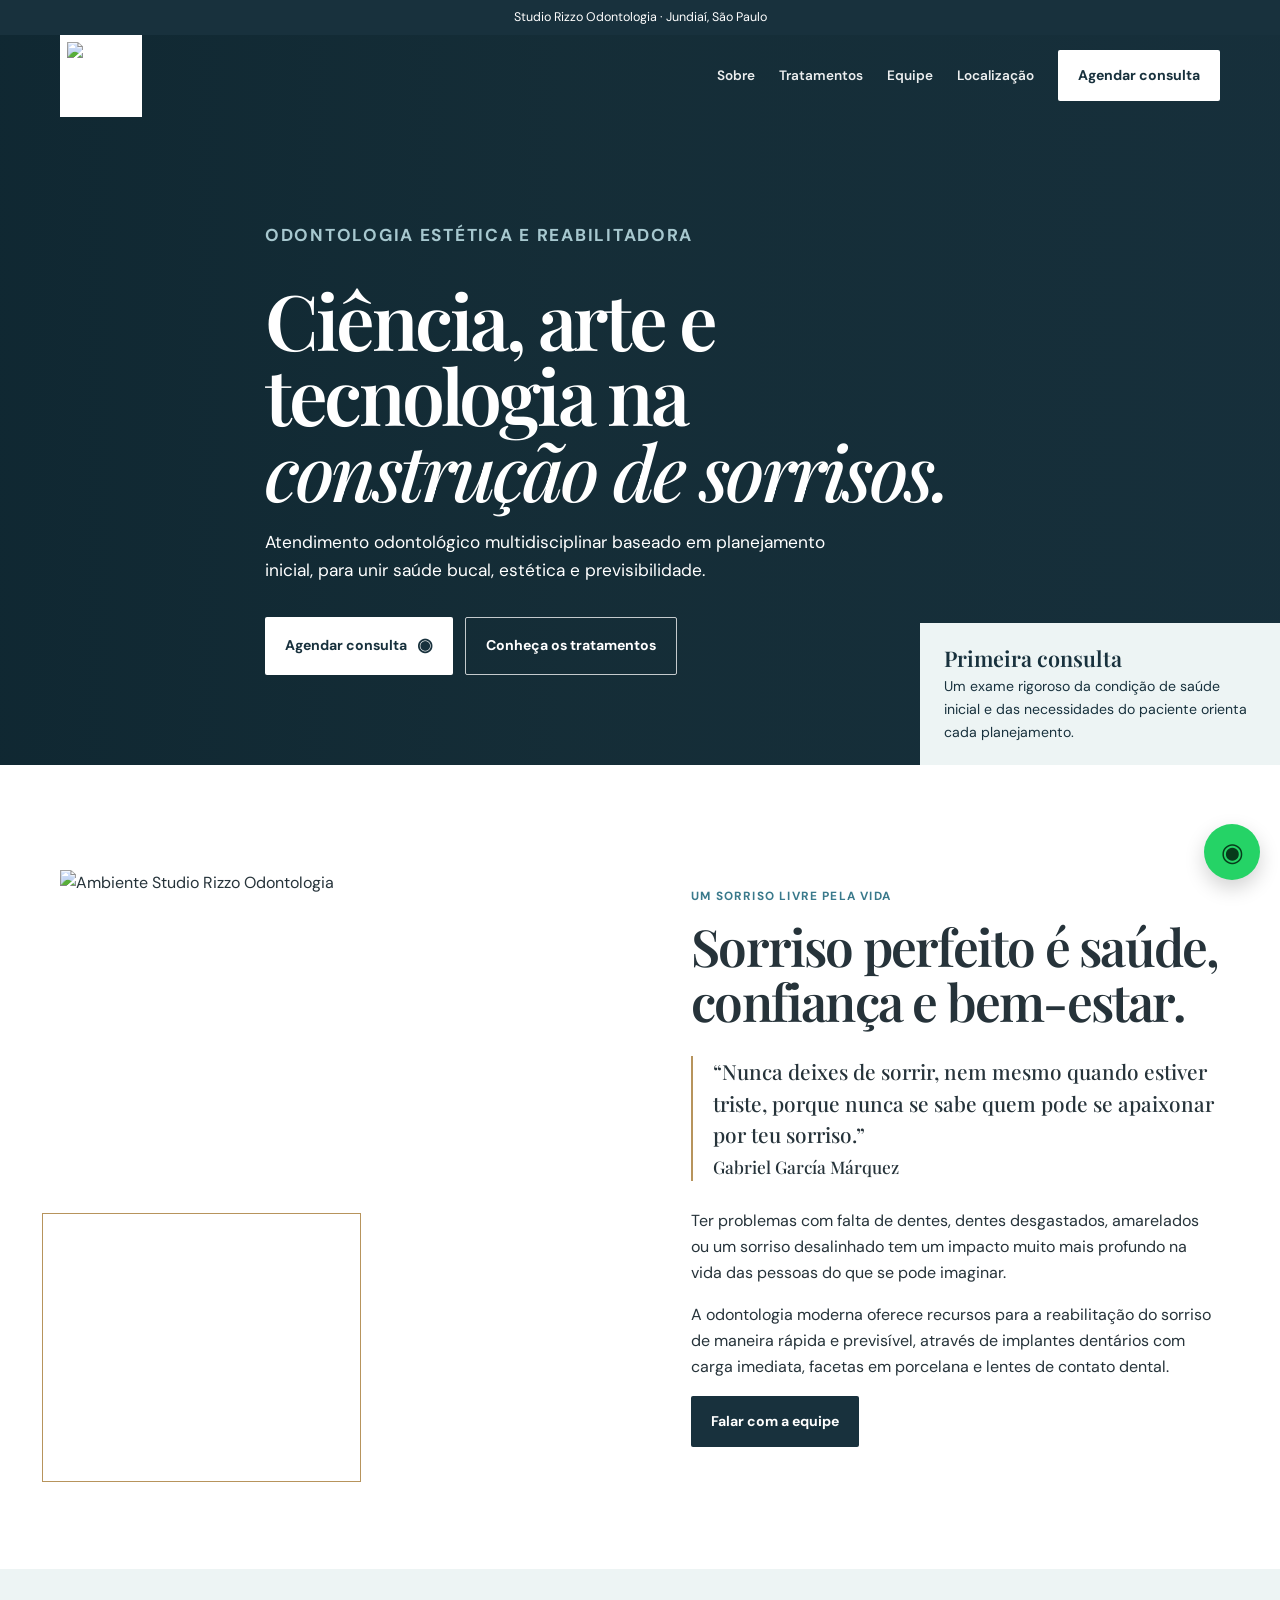
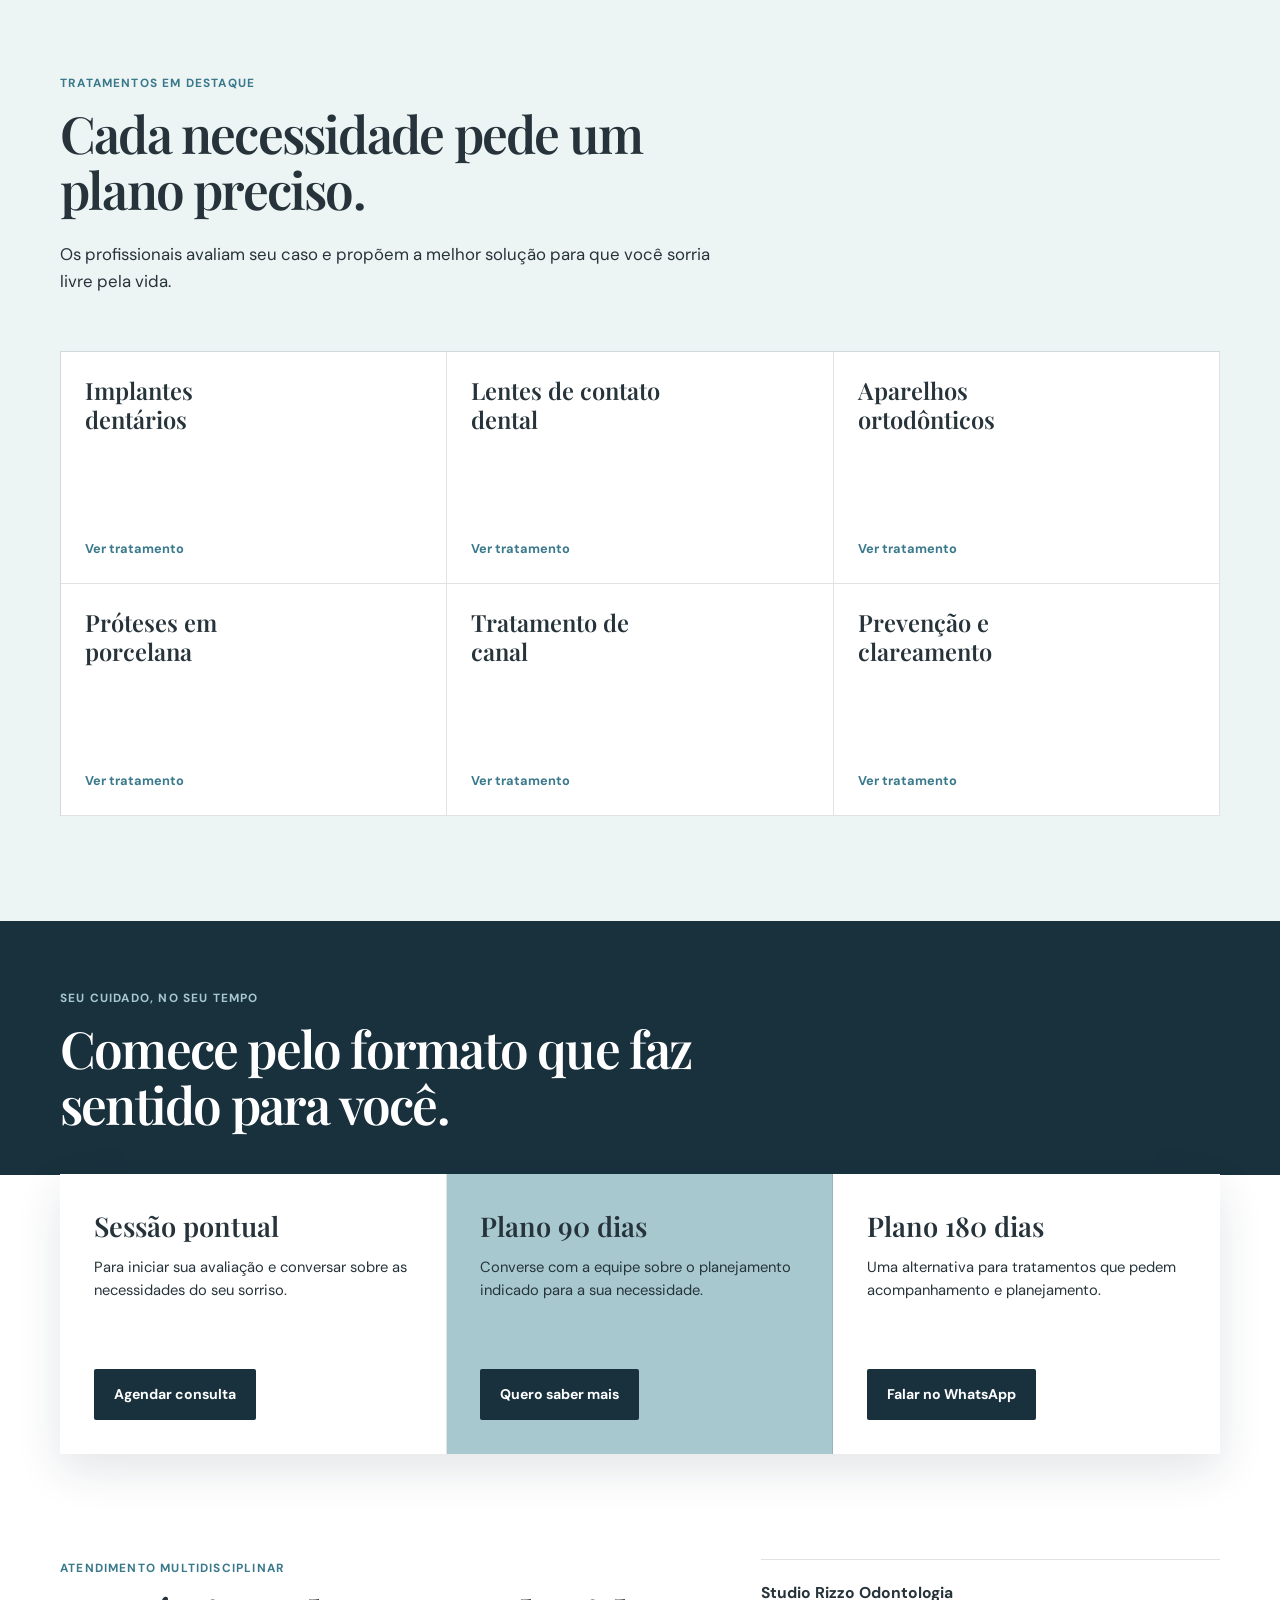
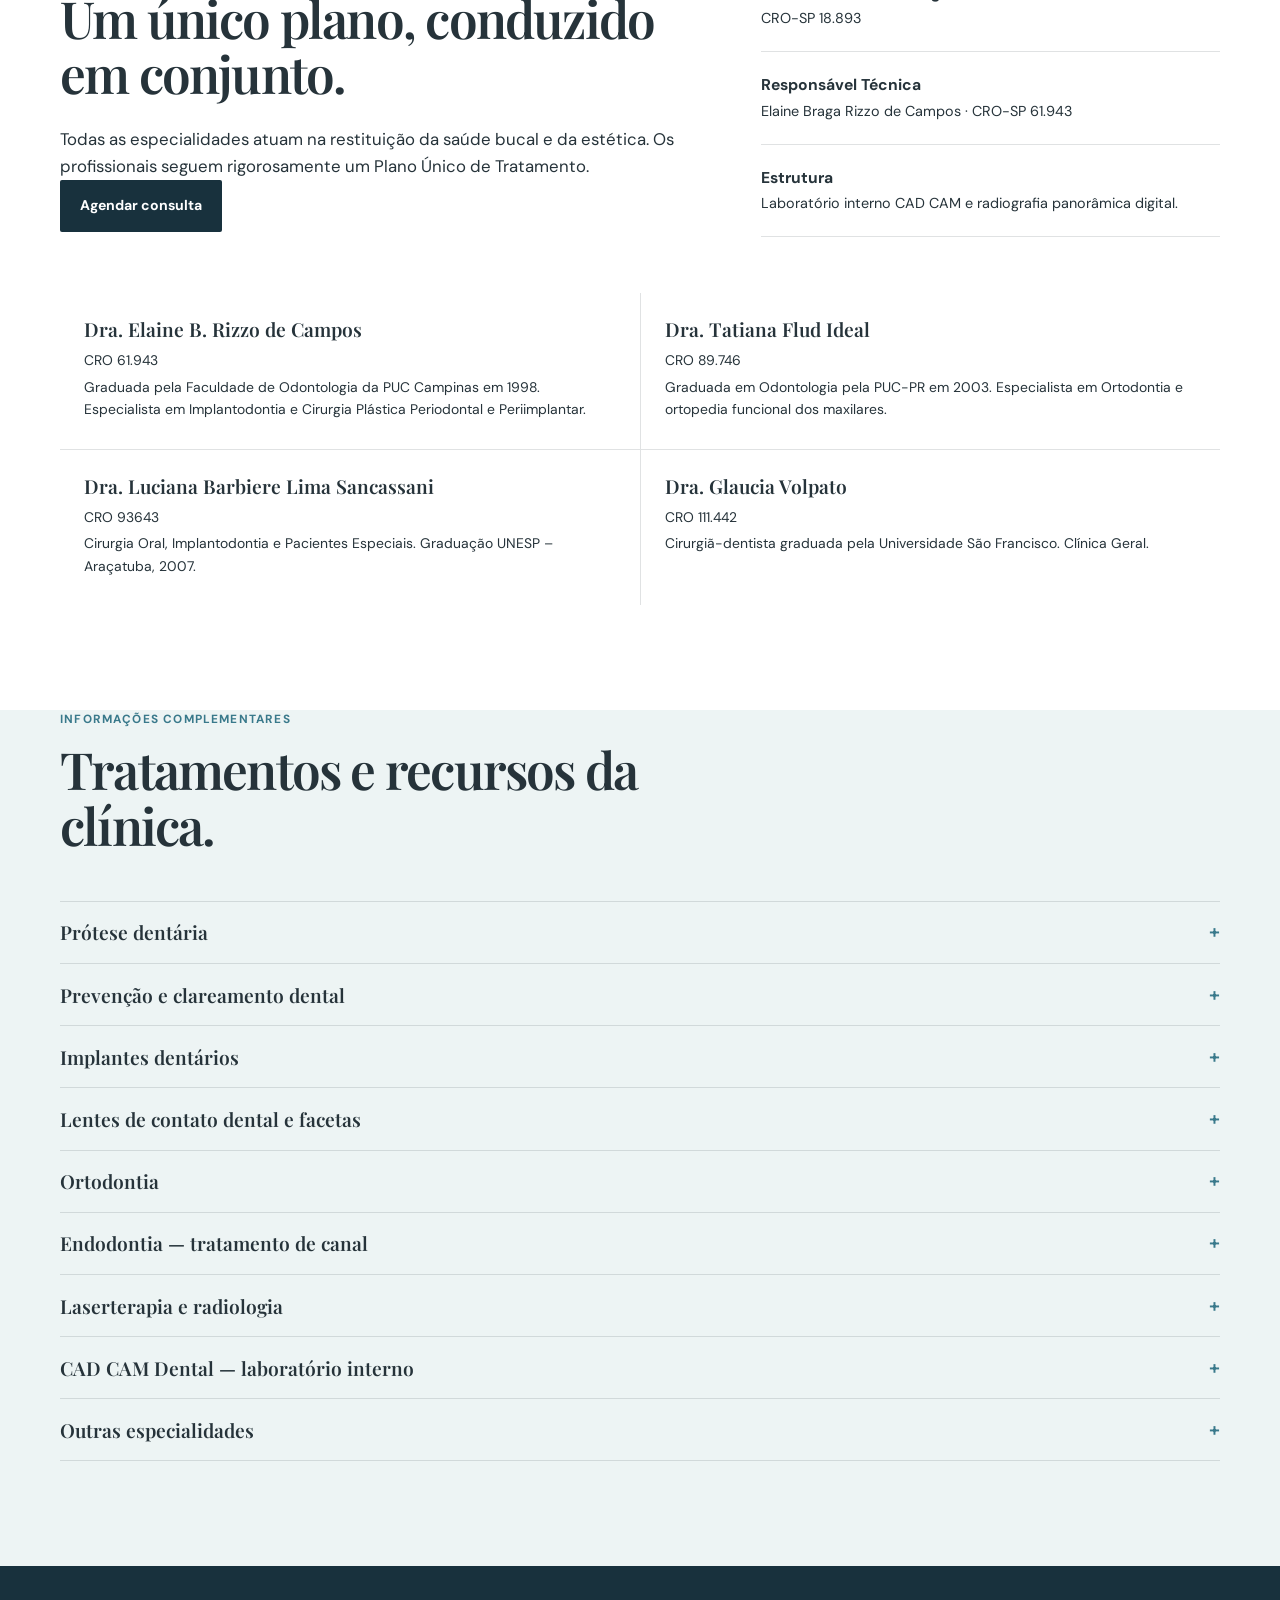
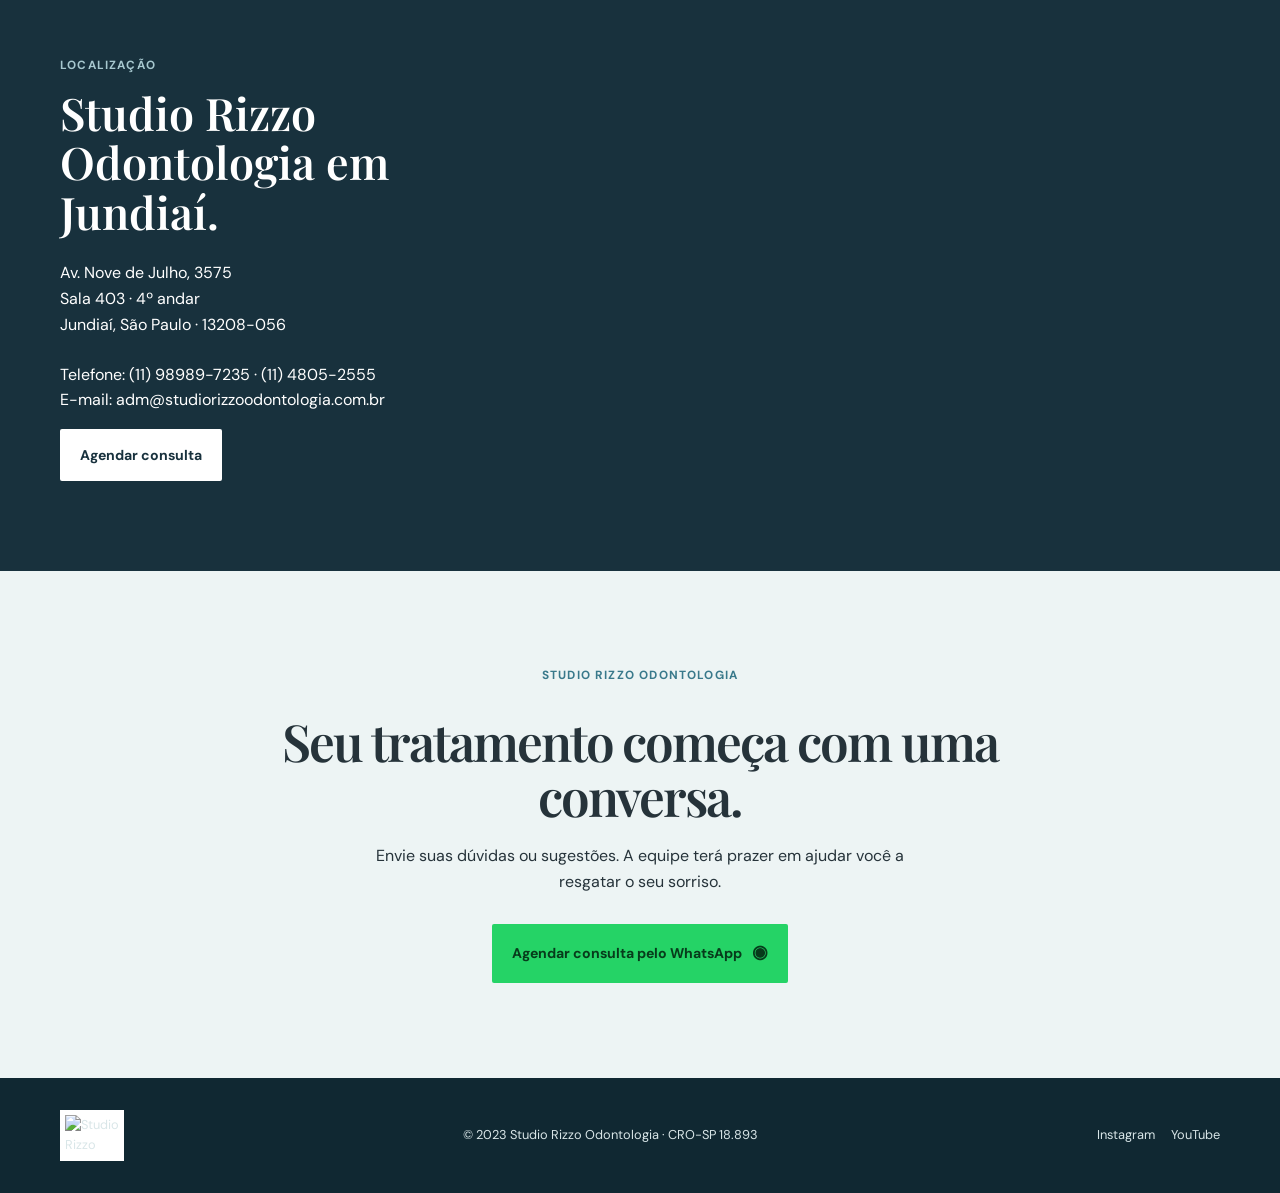
==== index2.html @ 7a8603ff "added a rizzo page for presentation" ====
<!doctype html>
<html lang="pt-BR">
<head>
  <meta charset="utf-8">
  <meta name="viewport" content="width=device-width, initial-scale=1">
  <meta name="description" content="Studio Rizzo Odontologia — ciência, arte e tecnologia na construção de sorrisos.">
  <title>Studio Rizzo Odontologia | Jundiaí</title>
  <link rel="preconnect" href="https://fonts.googleapis.com">
  <link rel="preconnect" href="https://fonts.gstatic.com" crossorigin>
  <link href="https://fonts.googleapis.com/css2?family=DM+Sans:wght@400;500;600;700&family=Playfair+Display:ital,wght@0,500;0,600;0,700;1,500&display=swap" rel="stylesheet">
  <style>
    :root{--ink:#26333a;--deep:#18313d;--teal:#39798b;--sky:#a7c8cf;--mist:#edf4f4;--white:#fff;--gold:#b7945c;--line:rgba(38,51,58,.14);--wa:#25d366;}
    *{box-sizing:border-box}html{scroll-behavior:smooth}body{margin:0;color:var(--ink);font-family:"DM Sans",sans-serif;font-size:16px;line-height:1.62;background:var(--white)}a{color:inherit;text-decoration:none}img{display:block;max-width:100%}.shell{width:min(1160px,calc(100% - 48px));margin:auto}.serif{font-family:"Playfair Display",serif}.eyebrow{font-size:.74rem;letter-spacing:.1em;text-transform:uppercase;font-weight:700;color:var(--teal);margin:0 0 .8rem}.button{display:inline-flex;align-items:center;justify-content:center;gap:.65rem;padding:.9rem 1.25rem;border-radius:2px;font-weight:700;font-size:.88rem;transition:.2s transform,.2s background;cursor:pointer}.button:hover{transform:translateY(-2px)}.button-primary{background:var(--deep);color:white}.button-primary:hover{background:var(--teal)}.button-light{background:white;color:var(--deep)}.button-whats{background:var(--wa);color:#073b1b}.whats-icon{font-size:1.15rem}.skip{position:absolute;left:-10000px}.skip:focus{left:12px;top:12px;z-index:100;background:#fff;padding:.7rem}
    .topline{background:var(--deep);color:#fff;text-align:center;font-size:.78rem;padding:.45rem 1rem}.header{height:82px;display:flex;align-items:center;justify-content:space-between;position:absolute;z-index:3;left:0;right:0;color:#fff}.brand img{width:82px;height:82px;object-fit:contain;background:#fff;padding:7px}.nav{display:flex;gap:1.5rem;align-items:center;font-size:.85rem;font-weight:600}.nav a:not(.button){opacity:.92}.nav a:not(.button):hover{color:var(--sky)}.menu{display:none;border:1px solid rgba(255,255,255,.7);color:#fff;background:transparent;padding:.45rem .7rem}
    .hero{position:relative;min-height:730px;color:#fff;display:grid;align-items:end;overflow:hidden;background:var(--deep)}.hero:before{content:"";position:absolute;inset:0;background:linear-gradient(90deg,rgba(15,39,49,.91) 0%,rgba(19,43,52,.65) 45%,rgba(15,39,49,.18) 100%),url('https://images.builderservices.io/s/cdn/v1.0/i/m?url=https%3A%2F%2Fstorage.googleapis.com%2Fproduction-hostgator-brasil-v1-0-6%2F146%2F359146%2FUTA1cfv2%2F6fc088ce9e224be5a5a776d70a6624bd&methods=resize%2C2000%2C5000') center/cover}.hero-inner{position:relative;padding:180px 0 82px;max-width:750px}.hero h1{font:600 clamp(2.75rem,6vw,5.4rem)/.98 "Playfair Display",serif;letter-spacing:-.045em;margin:0 0 1.3rem}.hero h1 em{font-weight:500}.hero p{max-width:570px;margin:0 0 2rem;font-size:1.08rem}.hero-actions{display:flex;gap:.75rem;flex-wrap:wrap}.hero-note{position:absolute;right:0;bottom:0;background:var(--mist);color:var(--deep);width:min(360px,34vw);padding:1.3rem 1.5rem;font-size:.88rem}.hero-note b{display:block;font:600 1.35rem "Playfair Display",serif;margin-bottom:.2rem}.section{padding:105px 0}.section-title{font:600 clamp(2rem,4vw,3.4rem)/1.08 "Playfair Display",serif;letter-spacing:-.035em;margin:0;max-width:700px}.intro{font-size:1.05rem;max-width:680px;margin:1.5rem 0 0}.split{display:grid;grid-template-columns:1fr 1fr;gap:clamp(36px,8vw,110px);align-items:center}.photo-frame{position:relative}.photo-frame:before{content:"";position:absolute;left:-18px;bottom:-18px;width:60%;height:45%;border:1px solid var(--gold);z-index:-1}.photo-frame img{width:100%;aspect-ratio:4/4.5;object-fit:cover}.quote{border-left:2px solid var(--gold);padding-left:1.25rem;margin:1.7rem 0;font:500 1.3rem/1.5 "Playfair Display",serif}.mist{background:var(--mist)}
    .service-grid{display:grid;grid-template-columns:repeat(3,1fr);margin-top:3.5rem;border-top:1px solid var(--line);border-left:1px solid var(--line)}.service{min-height:232px;padding:1.5rem;display:flex;flex-direction:column;justify-content:space-between;border-right:1px solid var(--line);border-bottom:1px solid var(--line);background:#fff;transition:.2s}.service:hover{background:var(--deep);color:white}.service h3{font:600 1.48rem/1.2 "Playfair Display",serif;margin:0;max-width:210px}.service .link{font-size:.8rem;font-weight:700;color:var(--teal)}.service:hover .link{color:var(--sky)}.plans{padding:0}.plan-header{padding:68px 0 43px;background:var(--deep);color:#fff}.plan-header .eyebrow{color:var(--sky)}.plan-grid{display:grid;grid-template-columns:repeat(3,1fr);background:white;box-shadow:0 16px 42px rgba(20,45,55,.12);position:relative;margin-top:-1px}.plan{padding:2.1rem;border-right:1px solid var(--line);min-height:280px;display:flex;flex-direction:column}.plan:last-child{border:0}.plan h3{font:600 1.7rem "Playfair Display",serif;margin:0 0 .75rem}.plan p{font-size:.92rem;margin:0 0 1.5rem}.plan .button{margin-top:auto;align-self:start}.plan.featured{background:var(--sky)}.trust{display:grid;grid-template-columns:1.15fr .85fr;gap:5rem;align-items:start}.credentials{border-top:1px solid var(--line)}.credential{padding:1.25rem 0;border-bottom:1px solid var(--line)}.credential b{display:block;font-size:.98rem}.credential span{font-size:.9rem}.team{display:grid;grid-template-columns:repeat(2,1fr);gap:1px;background:var(--line);margin-top:3.5rem}.person{padding:1.5rem;background:white}.person h3{font:600 1.2rem/1.25 "Playfair Display",serif;margin:0 0 .5rem}.person p{font-size:.87rem;margin:.25rem 0}.treatments{padding-top:0}.treatment-list{margin-top:3rem;border-top:1px solid var(--line)}details{border-bottom:1px solid var(--line);padding:1.1rem 0}summary{cursor:pointer;list-style:none;font:600 1.2rem "Playfair Display",serif;display:flex;justify-content:space-between;gap:1rem}summary:after{content:"+";font-family:"DM Sans";color:var(--teal)}details[open] summary:after{content:"–"}details p{max-width:900px;margin:1rem 2rem .3rem 0;font-size:.93rem}.location{display:grid;grid-template-columns:1fr 1fr;min-height:420px;background:var(--deep);color:#fff}.location-copy{padding:clamp(42px,7vw,95px) max(24px,calc((100vw - 1160px)/2));padding-right:clamp(42px,7vw,95px)}.location-copy h2{font:600 clamp(2.1rem,3.5vw,3rem)/1.1 "Playfair Display",serif;margin:.2rem 0 1.5rem}.location-copy address{font-style:normal;margin:1.5rem 0}.map{min-height:400px;border:0;width:100%;height:100%;filter:grayscale(1) contrast(.9)}.final{background:var(--mist);text-align:center;padding:95px 0}.final h2{font:600 clamp(2.2rem,4vw,4rem)/1.08 "Playfair Display",serif;max-width:800px;margin:.25rem auto 1.2rem;letter-spacing:-.04em}.final p{max-width:560px;margin:0 auto 1.8rem}.footer{background:#102832;color:#d9e6e8;padding:2rem 0}.footer-inner{display:flex;align-items:center;justify-content:space-between;gap:1.5rem;font-size:.8rem}.footer img{width:64px;background:white;padding:5px}.socials{display:flex;gap:1rem}.socials a:hover{text-decoration:underline}.floating{position:fixed;right:20px;bottom:20px;z-index:4;width:56px;height:56px;border-radius:50%;background:var(--wa);display:grid;place-items:center;color:#073b1b;font-size:1.65rem;box-shadow:0 8px 20px rgba(0,0,0,.18)}
    @media(max-width:800px){.shell{width:min(100% - 36px,600px)}.header{height:70px}.brand img{width:68px;height:68px}.nav{display:none}.nav.open{display:flex;position:absolute;top:70px;right:0;flex-direction:column;align-items:stretch;gap:0;background:var(--deep);padding:.6rem;width:220px;box-shadow:0 14px 30px rgba(0,0,0,.22)}.nav.open a{padding:.7rem}.menu{display:block}.hero{min-height:690px}.hero-inner{padding:135px 0 92px}.hero-note{width:100%;right:auto;font-size:.82rem;padding:1rem 18px}.section{padding:70px 0}.split,.trust,.location{grid-template-columns:1fr;gap:2.5rem}.photo-frame{max-width:500px}.service-grid,.plan-grid{grid-template-columns:1fr}.service{min-height:150px}.plan{min-height:0;border-right:0;border-bottom:1px solid var(--line)}.plan:last-child{border-bottom:0}.location-copy{padding:65px 18px}.map{min-height:330px}.team{grid-template-columns:1fr}.footer-inner{align-items:flex-start;flex-direction:column}.hero h1{font-size:clamp(2.6rem,12vw,4rem)}}
    @media(prefers-reduced-motion:reduce){html{scroll-behavior:auto}.button{transition:none}}
  </style>
</head>
<body>
  <a class="skip" href="#conteudo">Pular para o conteúdo</a>
  <div class="topline">Studio Rizzo Odontologia · Jundiaí, São Paulo</div>
  <header class="header shell"><a class="brand" href="#inicio" aria-label="Studio Rizzo Odontologia"><img src="https://images.builderservices.io/s/cdn/v1.0/i/m?url=https%3A%2F%2Fstorage.googleapis.com%2Fproduction-hostgator-brasil-v1-0-6%2F146%2F359146%2FUTA1cfv2%2F0c72a964fd1f428e9a11cb167eca59fd&methods=resize%2C500%2C5000" alt="Studio Rizzo Odontologia"></a><nav class="nav" aria-label="Principal"><a href="#sobre">Sobre</a><a href="#servicos">Tratamentos</a><a href="#equipe">Equipe</a><a href="#localizacao">Localização</a><a class="button button-light" href="https://wa.me/5511989897235" target="_blank" rel="noopener">Agendar consulta</a></nav><button class="menu" aria-label="Abrir navegação" onclick="document.querySelector('.nav').classList.toggle('open')">Menu</button></header>
  <main id="conteudo"><section class="hero" id="inicio"><div class="shell hero-inner"><p class="eyebrow" style="color:var(--sky)">Odontologia estética e reabilitadora</p><h1>Ciência, arte e tecnologia na <em>construção de sorrisos.</em></h1><p>Atendimento odontológico multidisciplinar baseado em planejamento inicial, para unir saúde bucal, estética e previsibilidade.</p><div class="hero-actions"><a class="button button-light" href="https://wa.me/5511989897235" target="_blank" rel="noopener">Agendar consulta <span class="whats-icon">◉</span></a><a class="button" style="border:1px solid rgba(255,255,255,.75)" href="#servicos">Conheça os tratamentos</a></div></div><aside class="hero-note"><b>Primeira consulta</b>Um exame rigoroso da condição de saúde inicial e das necessidades do paciente orienta cada planejamento.</aside></section>
  <section class="section" id="sobre"><div class="shell split"><div class="photo-frame"><img src="https://images.builderservices.io/s/cdn/v1.0/i/m?url=https%3A%2F%2Fstorage.googleapis.com%2Fproduction-hostgator-brasil-v1-0-6%2F146%2F359146%2FUTA1cfv2%2F765f56923e8443c4bb5b1349e984e687&methods=resize%2C1000%2C5000" alt="Ambiente Studio Rizzo Odontologia"></div><div><p class="eyebrow">Um sorriso livre pela vida</p><h2 class="section-title">Sorriso perfeito é saúde, confiança e bem-estar.</h2><blockquote class="quote">“Nunca deixes de sorrir, nem mesmo quando estiver triste, porque nunca se sabe quem pode se apaixonar por teu sorriso.”<br><small>Gabriel García Márquez</small></blockquote><p>Ter problemas com falta de dentes, dentes desgastados, amarelados ou um sorriso desalinhado tem um impacto muito mais profundo na vida das pessoas do que se pode imaginar.</p><p>A odontologia moderna oferece recursos para a reabilitação do sorriso de maneira rápida e previsível, através de implantes dentários com carga imediata, facetas em porcelana e lentes de contato dental.</p><a class="button button-primary" href="https://wa.me/5511989897235" target="_blank" rel="noopener">Falar com a equipe</a></div></div></section>
  <section class="section mist" id="servicos"><div class="shell"><p class="eyebrow">Tratamentos em destaque</p><h2 class="section-title">Cada necessidade pede um plano preciso.</h2><p class="intro">Os profissionais avaliam seu caso e propõem a melhor solução para que você sorria livre pela vida.</p><div class="service-grid"><a class="service" href="#implantes"><h3>Implantes dentários</h3><span class="link">Ver tratamento</span></a><a class="service" href="#lentes"><h3>Lentes de contato dental</h3><span class="link">Ver tratamento</span></a><a class="service" href="#ortodontia"><h3>Aparelhos ortodônticos</h3><span class="link">Ver tratamento</span></a><a class="service" href="#protese"><h3>Próteses em porcelana</h3><span class="link">Ver tratamento</span></a><a class="service" href="#canal"><h3>Tratamento de canal</h3><span class="link">Ver tratamento</span></a><a class="service" href="#prevencao"><h3>Prevenção e clareamento</h3><span class="link">Ver tratamento</span></a></div></div></section>
  <section class="plans"><div class="plan-header"><div class="shell"><p class="eyebrow">Seu cuidado, no seu tempo</p><h2 class="section-title">Comece pelo formato que faz sentido para você.</h2></div></div><div class="shell plan-grid"><article class="plan"><h3>Sessão pontual</h3><p>Para iniciar sua avaliação e conversar sobre as necessidades do seu sorriso.</p><a class="button button-primary" href="https://wa.me/5511989897235" target="_blank" rel="noopener">Agendar consulta</a></article><article class="plan featured"><h3>Plano 90 dias</h3><p>Converse com a equipe sobre o planejamento indicado para a sua necessidade.</p><a class="button button-primary" href="https://wa.me/5511989897235" target="_blank" rel="noopener">Quero saber mais</a></article><article class="plan"><h3>Plano 180 dias</h3><p>Uma alternativa para tratamentos que pedem acompanhamento e planejamento.</p><a class="button button-primary" href="https://wa.me/5511989897235" target="_blank" rel="noopener">Falar no WhatsApp</a></article></div></section>
  <section class="section" id="equipe"><div class="shell"><div class="trust"><div><p class="eyebrow">Atendimento multidisciplinar</p><h2 class="section-title">Um único plano, conduzido em conjunto.</h2><p class="intro">Todas as especialidades atuam na restituição da saúde bucal e da estética. Os profissionais seguem rigorosamente um Plano Único de Tratamento.</p><a class="button button-primary" href="https://wa.me/5511989897235" target="_blank" rel="noopener">Agendar consulta</a></div><div class="credentials"><div class="credential"><b>Studio Rizzo Odontologia</b><span>CRO-SP 18.893</span></div><div class="credential"><b>Responsável Técnica</b><span>Elaine Braga Rizzo de Campos · CRO-SP 61.943</span></div><div class="credential"><b>Estrutura</b><span>Laboratório interno CAD CAM e radiografia panorâmica digital.</span></div></div></div><div class="team"><article class="person"><h3>Dra. Elaine B. Rizzo de Campos</h3><p>CRO 61.943</p><p>Graduada pela Faculdade de Odontologia da PUC Campinas em 1998. Especialista em Implantodontia e Cirurgia Plástica Periodontal e Periimplantar.</p></article><article class="person"><h3>Dra. Tatiana Flud Ideal</h3><p>CRO 89.746</p><p>Graduada em Odontologia pela PUC-PR em 2003. Especialista em Ortodontia e ortopedia funcional dos maxilares.</p></article><article class="person"><h3>Dra. Luciana Barbiere Lima Sancassani</h3><p>CRO 93643</p><p>Cirurgia Oral, Implantodontia e Pacientes Especiais. Graduação UNESP – Araçatuba, 2007.</p></article><article class="person"><h3>Dra. Glaucia Volpato</h3><p>CRO 111.442</p><p>Cirurgiã-dentista graduada pela Universidade São Francisco. Clínica Geral.</p></article></div></div></section>
  <section class="section mist treatments"><div class="shell"><p class="eyebrow">Informações complementares</p><h2 class="section-title">Tratamentos e recursos da clínica.</h2><div class="treatment-list"><details id="protese"><summary>Prótese dentária</summary><p>A prótese dentária envolve procedimentos interdisciplinares para reestabelecer a função mastigatória, fonética e a estética do sorriso. Pacientes de todas as idades são tratados com problemas como perda dental, fraturas por trauma e desgastes causados pelo bruxismo e envelhecimento.</p></details><details id="prevencao"><summary>Prevenção e clareamento dental</summary><p>O objetivo dos exames e procedimentos preventivos, como a profilaxia, é ter saúde sempre. Consultas semestrais permitem realizar a profilaxia dental e um check-up odontológico completo. O clareamento realizado na clínica é o clareamento a laser.</p></details><details id="implantes"><summary>Implantes dentários</summary><p>São dispositivos de titânio instalados nas arcadas para devolver dentes perdidos. Graças à evolução da técnica, a cirurgia é conservadora e pode ser feita com carga imediata, quando a instalação do dente pode ocorrer na mesma sessão.</p></details><details id="lentes"><summary>Lentes de contato dental e facetas</summary><p>Facetas de porcelana são lâminas de alta resistência instaladas na superfície dos dentes para melhorar a estética do sorriso. Quando extremamente finas, são conhecidas como lentes de contato dental.</p></details><details id="ortodontia"><summary>Ortodontia</summary><p>A ortodontia corrige problemas de arcada por meio de aparelhos ortodônticos e ortopédicos. Também pode preparar as arcadas para reabilitação protética com implantes ou facetas em porcelana.</p></details><details id="canal"><summary>Endodontia — tratamento de canal</summary><p>Com a evolução de técnicas e materiais, o tratamento de canal é realizado de forma rápida e segura. Com isolamento do dente, em uma ou duas sessões, o tratamento é finalizado minimizando infecções e a necessidade de várias visitas.</p></details><details><summary>Laserterapia e radiologia</summary><p>O laser vermelho e infravermelho de baixa intensidade é utilizado nos pós-operatórios das cirurgias bucais, em protocolos preventivos de mucosite, parestesias, aftas, dor da disfunção têmporo-mandibular e bruxismo. A clínica realiza exames radiográficos digitais, incluindo panorâmica, análise carpal, seios maxilares, ATM, cefalometrias e bite wing.</p></details><details><summary>CAD CAM Dental — laboratório interno</summary><p>O laboratório CAD CAM permite confeccionar coroas e facetas em porcelana, próteses fixas, próteses sobre implantes e provisórios de forma rápida, segura e sem distorções. Após o escaneamento bucal, um software auxilia o projeto, que é aprovado pelo profissional e enviado para uma fresadora. A tecnologia não dispensa o conhecimento do especialista, que ajusta o projeto às necessidades estéticas e funcionais do paciente.</p></details><details><summary>Outras especialidades</summary><p>Clínica geral, cirurgias, restaurações estéticas e facetas em resina, reabilitação oral e central de esterilização.</p></details></div></div></section>
  <section class="location" id="localizacao"><div class="location-copy"><p class="eyebrow" style="color:var(--sky)">Localização</p><h2>Studio Rizzo Odontologia em Jundiaí.</h2><address>Av. Nove de Julho, 3575<br>Sala 403 · 4º andar<br>Jundiaí, São Paulo · 13208-056</address><p>Telefone: <a href="tel:+5511989897235">(11) 98989-7235</a> · <a href="tel:+551148052555">(11) 4805-2555</a><br>E-mail: <a href="mailto:adm@studiorizzoodontologia.com.br">adm@studiorizzoodontologia.com.br</a></p><a class="button button-light" href="https://wa.me/5511989897235" target="_blank" rel="noopener">Agendar consulta</a></div><iframe class="map" title="Mapa Studio Rizzo Odontologia" loading="lazy" src="https://www.google.com/maps?q=Av%20Nove%20de%20Julho%203575%2C%20Jundia%C3%AD&output=embed"></iframe></section>
  <section class="final"><div class="shell"><p class="eyebrow">Studio Rizzo Odontologia</p><h2>Seu tratamento começa com uma conversa.</h2><p>Envie suas dúvidas ou sugestões. A equipe terá prazer em ajudar você a resgatar o seu sorriso.</p><a class="button button-whats" href="https://wa.me/5511989897235" target="_blank" rel="noopener">Agendar consulta pelo WhatsApp <span class="whats-icon">◉</span></a></div></section></main>
  <footer class="footer"><div class="shell footer-inner"><img src="https://images.builderservices.io/s/cdn/v1.0/i/m?url=https%3A%2F%2Fstorage.googleapis.com%2Fproduction-hostgator-brasil-v1-0-6%2F146%2F359146%2FUTA1cfv2%2F0c72a964fd1f428e9a11cb167eca59fd&methods=resize%2C500%2C5000" alt="Studio Rizzo"><span>© 2023 Studio Rizzo Odontologia · CRO-SP 18.893</span><nav class="socials" aria-label="Redes sociais"><a href="https://www.instagram.com/draelainecampos" target="_blank" rel="noopener">Instagram</a><a href="https://www.youtube.com/channel/UCHQljJKdu1Nj0rZqv-0VfYA" target="_blank" rel="noopener">YouTube</a></nav></div></footer>
  <a class="floating" href="https://wa.me/5511989897235" target="_blank" rel="noopener" aria-label="Falar no WhatsApp">◉</a>
</body>
</html>
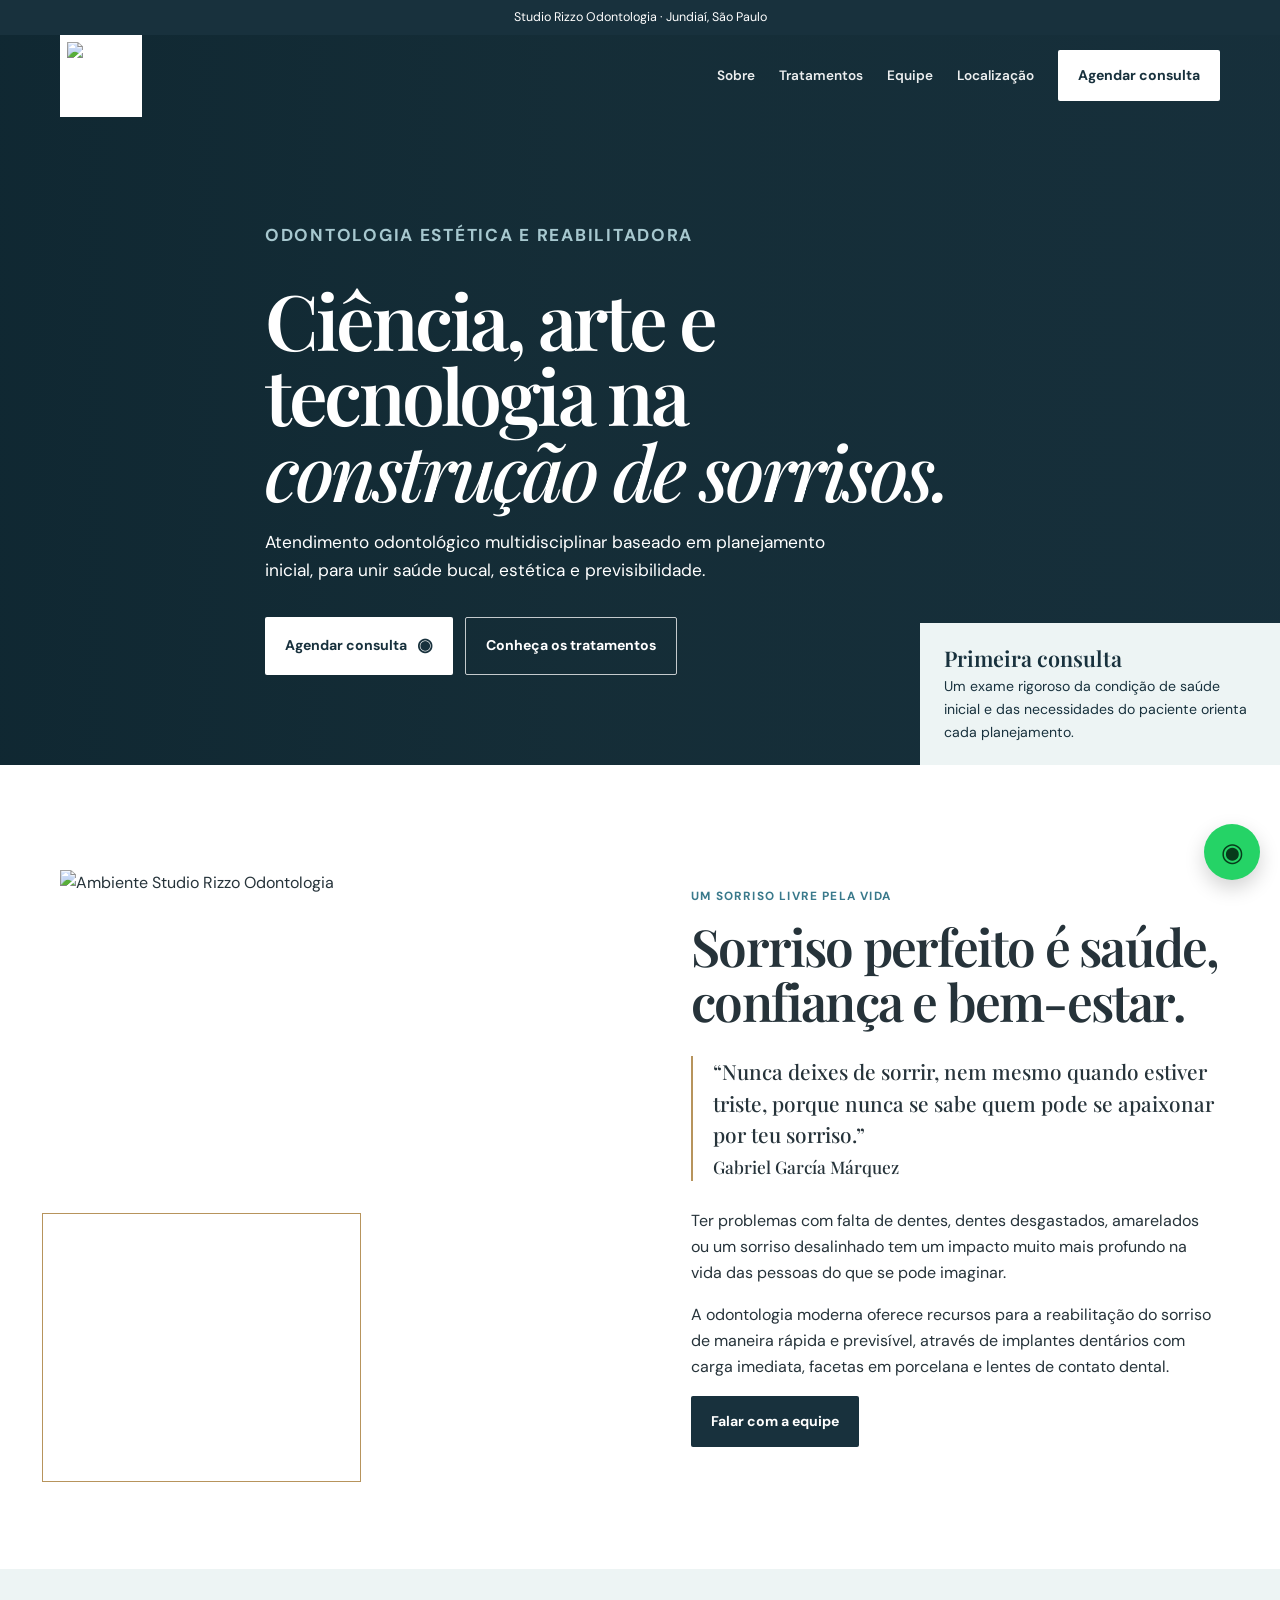
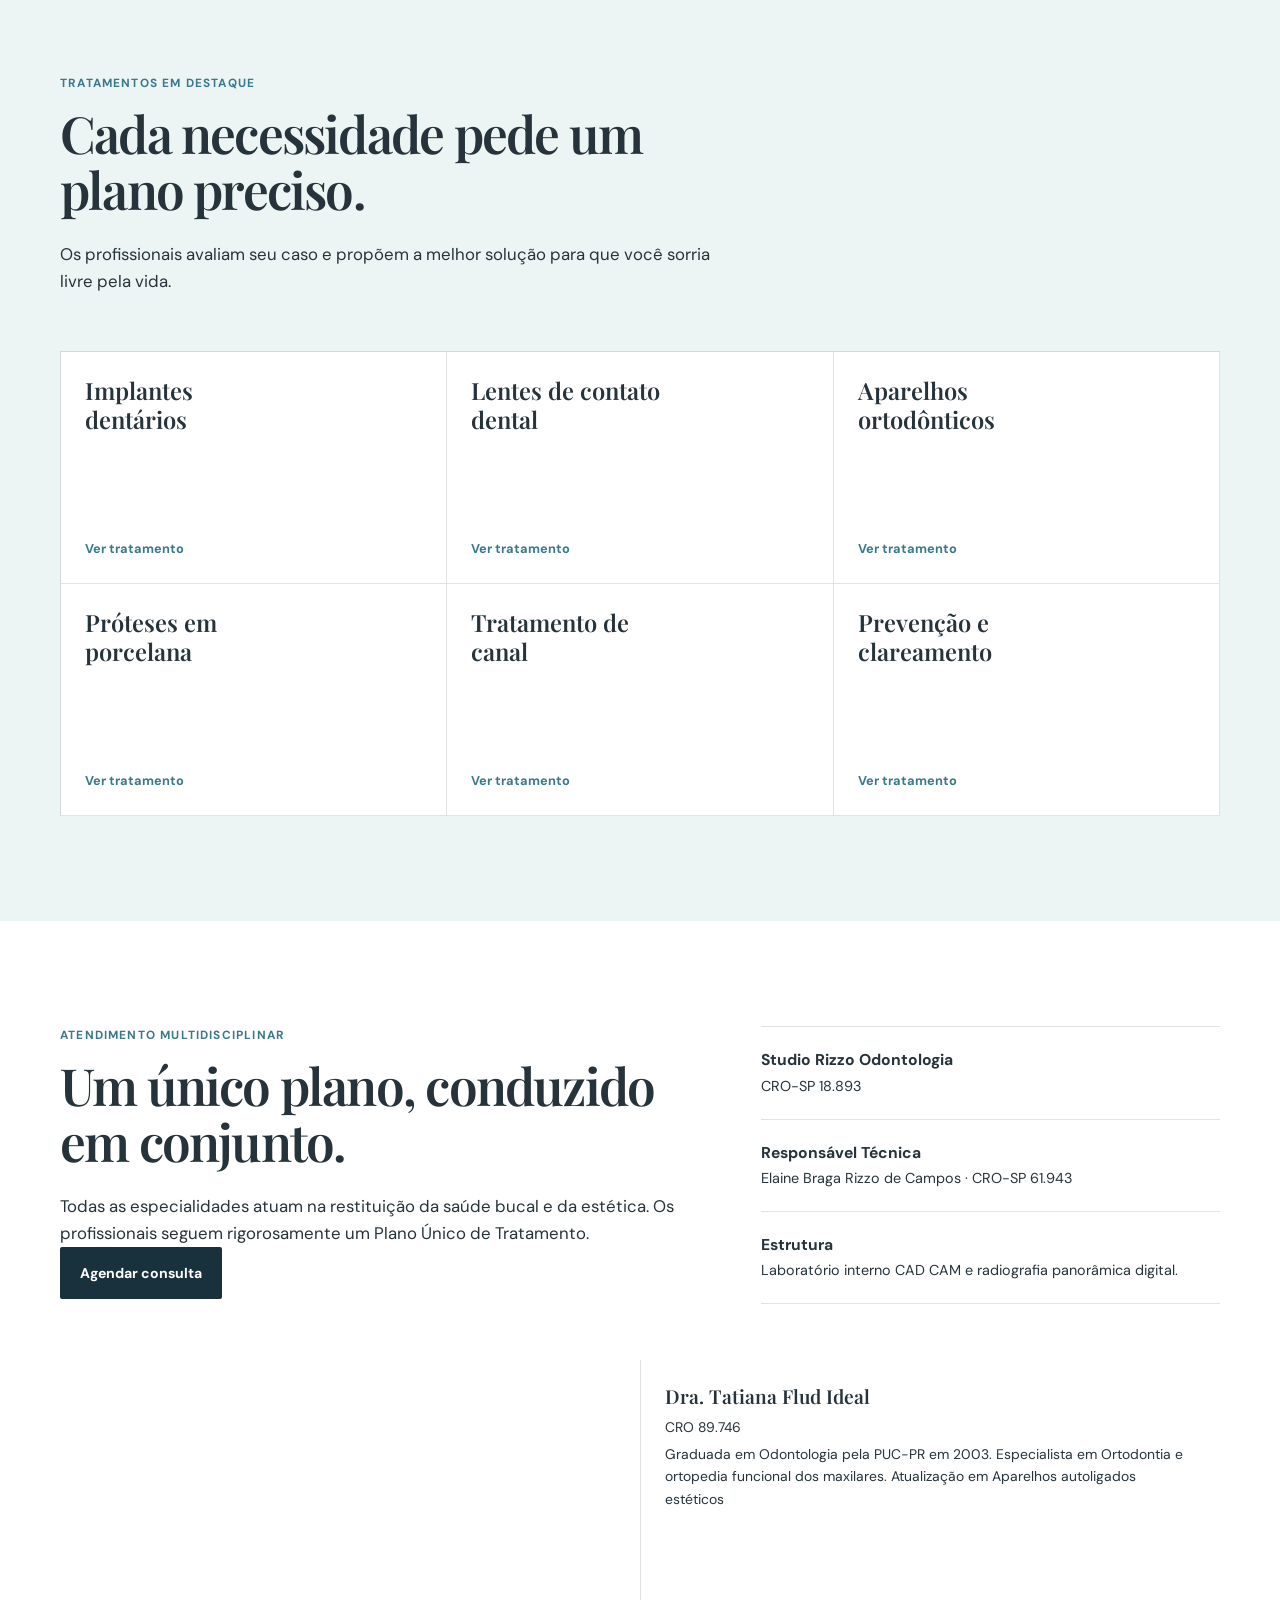
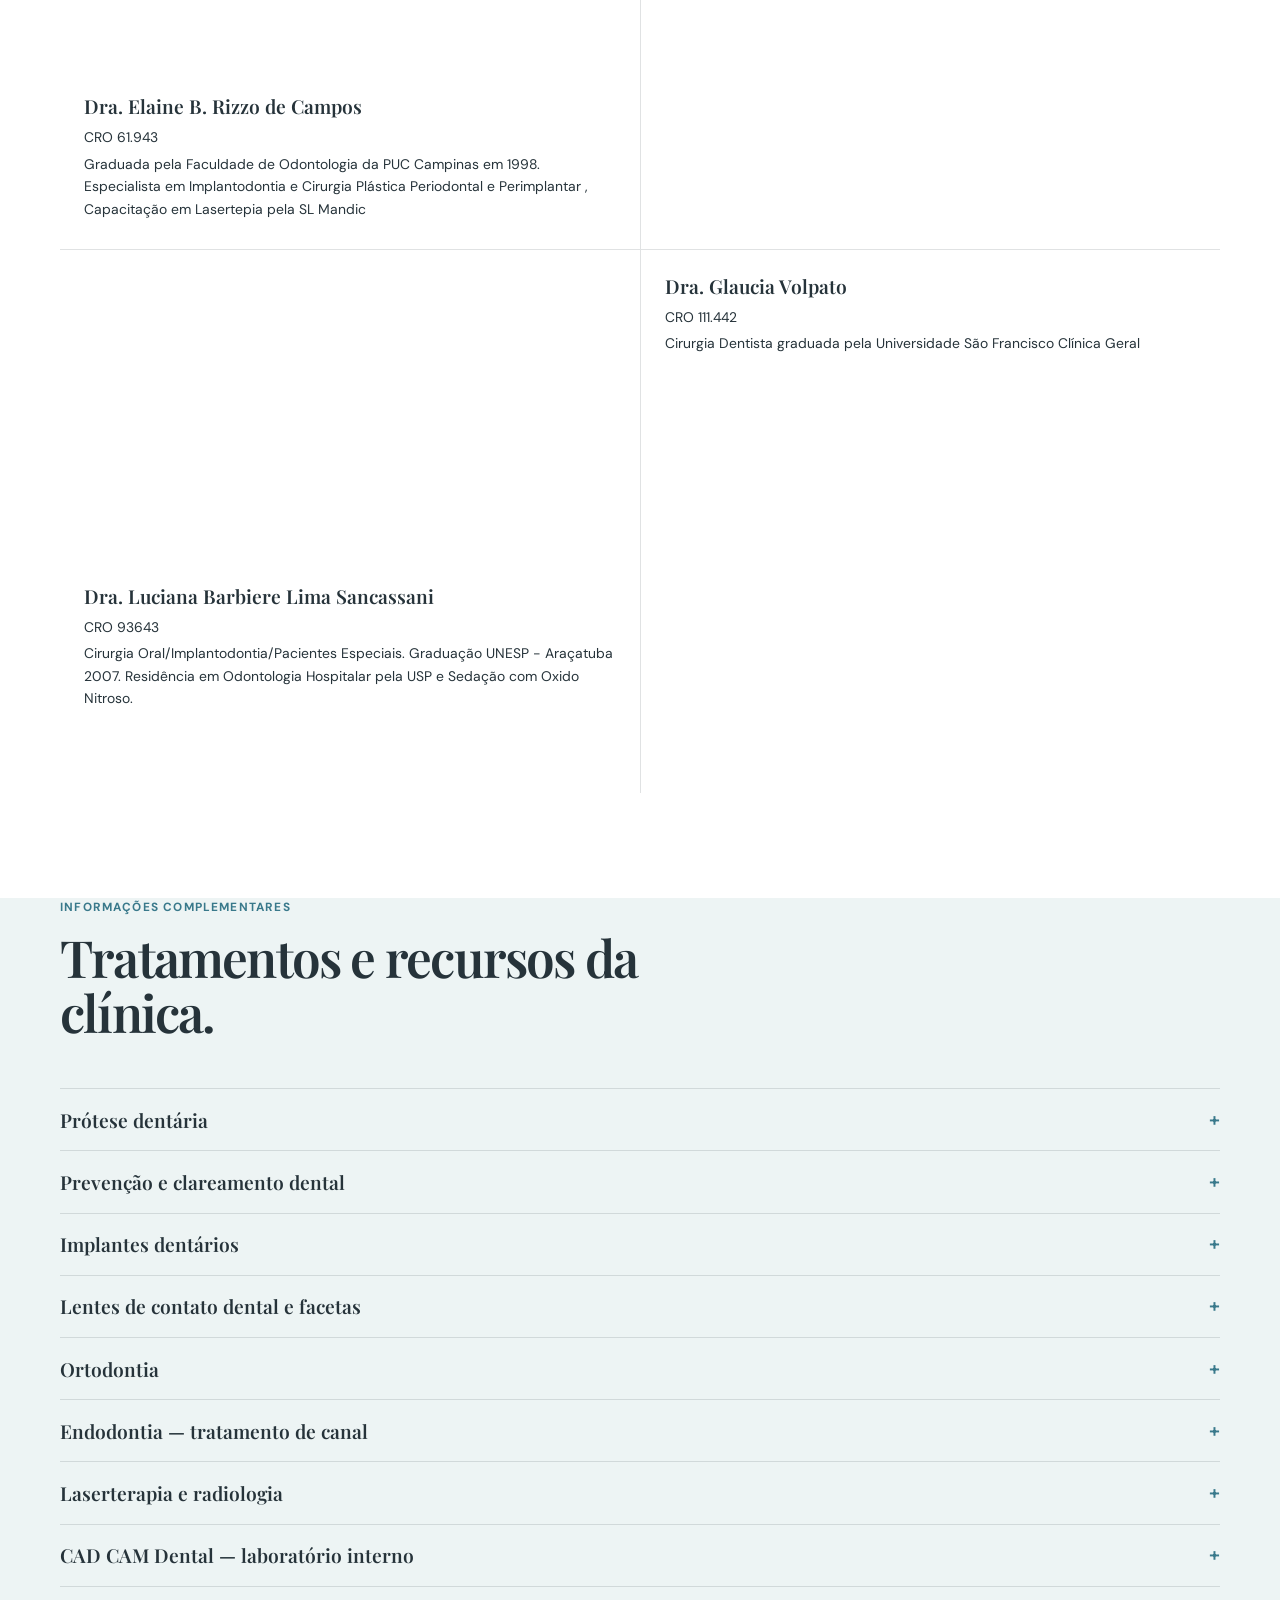
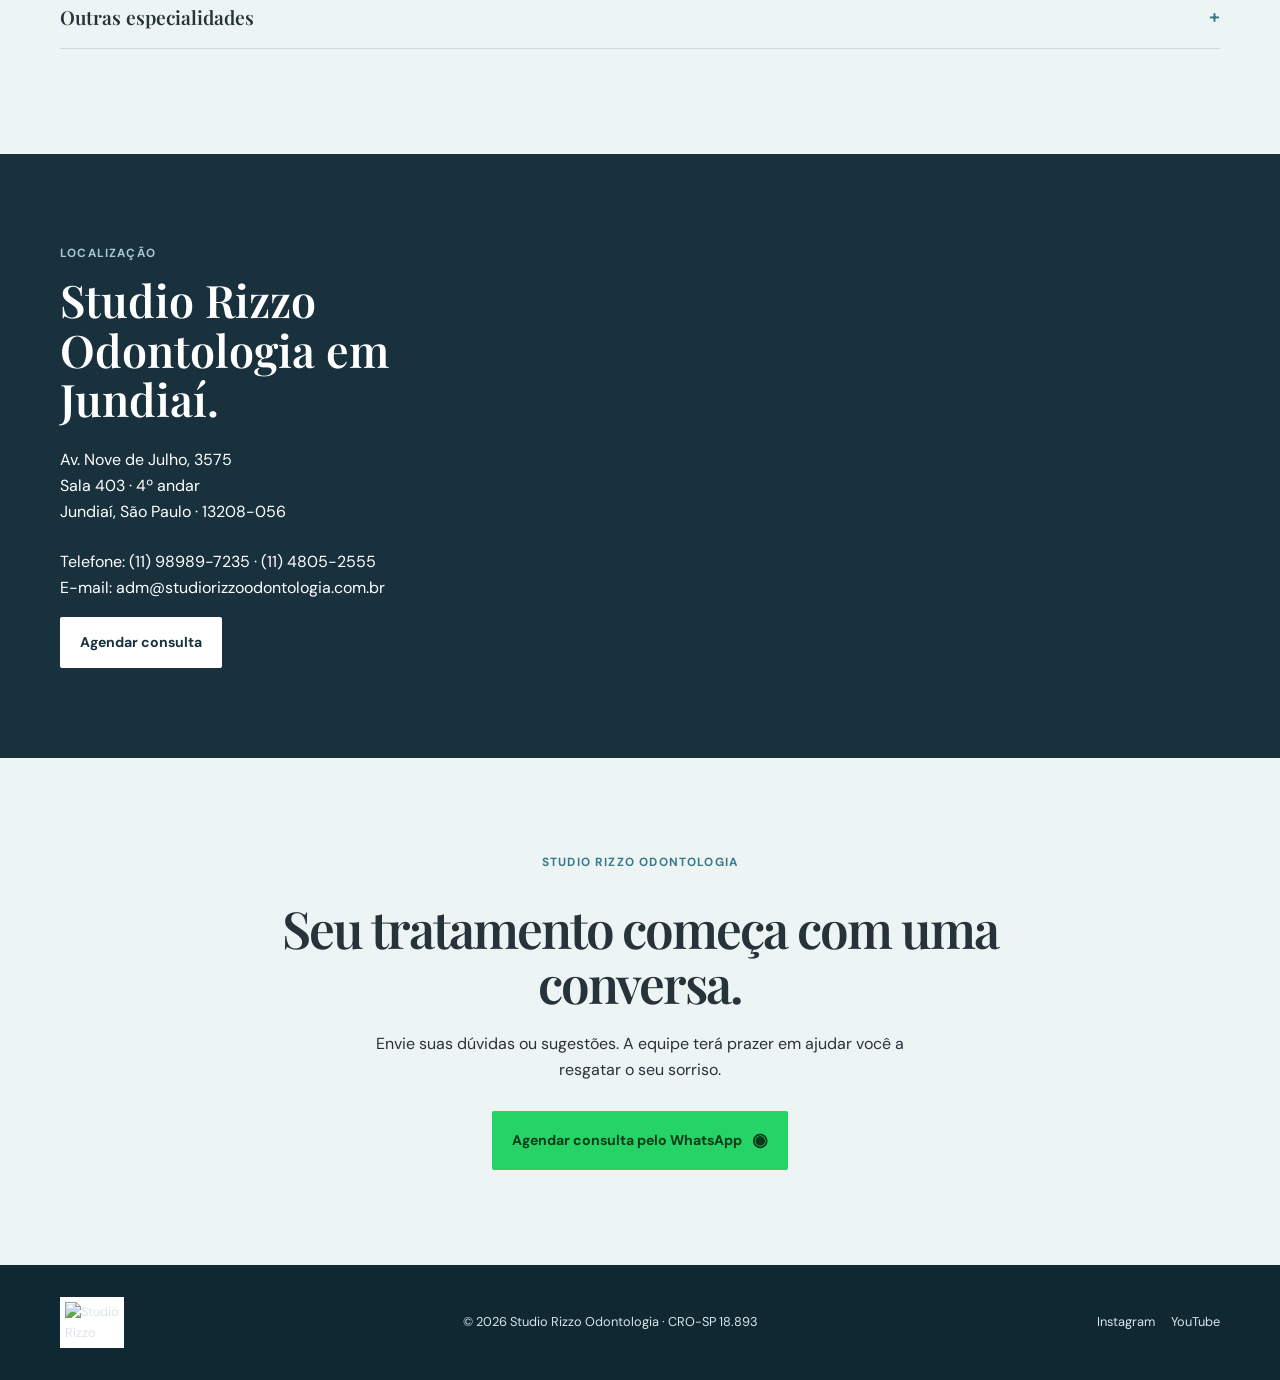
==== commit 4f891c92: "Features added on index file" ====
--- a/index2.html
+++ b/index2.html
@@ -16,6 +16,10 @@
     .service-grid{display:grid;grid-template-columns:repeat(3,1fr);margin-top:3.5rem;border-top:1px solid var(--line);border-left:1px solid var(--line)}.service{min-height:232px;padding:1.5rem;display:flex;flex-direction:column;justify-content:space-between;border-right:1px solid var(--line);border-bottom:1px solid var(--line);background:#fff;transition:.2s}.service:hover{background:var(--deep);color:white}.service h3{font:600 1.48rem/1.2 "Playfair Display",serif;margin:0;max-width:210px}.service .link{font-size:.8rem;font-weight:700;color:var(--teal)}.service:hover .link{color:var(--sky)}.plans{padding:0}.plan-header{padding:68px 0 43px;background:var(--deep);color:#fff}.plan-header .eyebrow{color:var(--sky)}.plan-grid{display:grid;grid-template-columns:repeat(3,1fr);background:white;box-shadow:0 16px 42px rgba(20,45,55,.12);position:relative;margin-top:-1px}.plan{padding:2.1rem;border-right:1px solid var(--line);min-height:280px;display:flex;flex-direction:column}.plan:last-child{border:0}.plan h3{font:600 1.7rem "Playfair Display",serif;margin:0 0 .75rem}.plan p{font-size:.92rem;margin:0 0 1.5rem}.plan .button{margin-top:auto;align-self:start}.plan.featured{background:var(--sky)}.trust{display:grid;grid-template-columns:1.15fr .85fr;gap:5rem;align-items:start}.credentials{border-top:1px solid var(--line)}.credential{padding:1.25rem 0;border-bottom:1px solid var(--line)}.credential b{display:block;font-size:.98rem}.credential span{font-size:.9rem}.team{display:grid;grid-template-columns:repeat(2,1fr);gap:1px;background:var(--line);margin-top:3.5rem}.person{padding:1.5rem;background:white}.person h3{font:600 1.2rem/1.25 "Playfair Display",serif;margin:0 0 .5rem}.person p{font-size:.87rem;margin:.25rem 0}.treatments{padding-top:0}.treatment-list{margin-top:3rem;border-top:1px solid var(--line)}details{border-bottom:1px solid var(--line);padding:1.1rem 0}summary{cursor:pointer;list-style:none;font:600 1.2rem "Playfair Display",serif;display:flex;justify-content:space-between;gap:1rem}summary:after{content:"+";font-family:"DM Sans";color:var(--teal)}details[open] summary:after{content:"–"}details p{max-width:900px;margin:1rem 2rem .3rem 0;font-size:.93rem}.location{display:grid;grid-template-columns:1fr 1fr;min-height:420px;background:var(--deep);color:#fff}.location-copy{padding:clamp(42px,7vw,95px) max(24px,calc((100vw - 1160px)/2));padding-right:clamp(42px,7vw,95px)}.location-copy h2{font:600 clamp(2.1rem,3.5vw,3rem)/1.1 "Playfair Display",serif;margin:.2rem 0 1.5rem}.location-copy address{font-style:normal;margin:1.5rem 0}.map{min-height:400px;border:0;width:100%;height:100%;filter:grayscale(1) contrast(.9)}.final{background:var(--mist);text-align:center;padding:95px 0}.final h2{font:600 clamp(2.2rem,4vw,4rem)/1.08 "Playfair Display",serif;max-width:800px;margin:.25rem auto 1.2rem;letter-spacing:-.04em}.final p{max-width:560px;margin:0 auto 1.8rem}.footer{background:#102832;color:#d9e6e8;padding:2rem 0}.footer-inner{display:flex;align-items:center;justify-content:space-between;gap:1.5rem;font-size:.8rem}.footer img{width:64px;background:white;padding:5px}.socials{display:flex;gap:1rem}.socials a:hover{text-decoration:underline}.floating{position:fixed;right:20px;bottom:20px;z-index:4;width:56px;height:56px;border-radius:50%;background:var(--wa);display:grid;place-items:center;color:#073b1b;font-size:1.65rem;box-shadow:0 8px 20px rgba(0,0,0,.18)}
     @media(max-width:800px){.shell{width:min(100% - 36px,600px)}.header{height:70px}.brand img{width:68px;height:68px}.nav{display:none}.nav.open{display:flex;position:absolute;top:70px;right:0;flex-direction:column;align-items:stretch;gap:0;background:var(--deep);padding:.6rem;width:220px;box-shadow:0 14px 30px rgba(0,0,0,.22)}.nav.open a{padding:.7rem}.menu{display:block}.hero{min-height:690px}.hero-inner{padding:135px 0 92px}.hero-note{width:100%;right:auto;font-size:.82rem;padding:1rem 18px}.section{padding:70px 0}.split,.trust,.location{grid-template-columns:1fr;gap:2.5rem}.photo-frame{max-width:500px}.service-grid,.plan-grid{grid-template-columns:1fr}.service{min-height:150px}.plan{min-height:0;border-right:0;border-bottom:1px solid var(--line)}.plan:last-child{border-bottom:0}.location-copy{padding:65px 18px}.map{min-height:330px}.team{grid-template-columns:1fr}.footer-inner{align-items:flex-start;flex-direction:column}.hero h1{font-size:clamp(2.6rem,12vw,4rem)}}
     @media(prefers-reduced-motion:reduce){html{scroll-behavior:auto}.button{transition:none}}
+    .--team-person1:before{content:"";display:block;min-height:310px;background:url('https://images.builderservices.io/s/cdn/v1.0/i/m?url=https%3A%2F%2Fstorage.googleapis.com%2Fproduction-hostgator-brasil-v1-0-6%2F146%2F359146%2FUTA1cfv2%2F9c37677b35c341bea43f30f00929ec91&methods=resize%2C1000%2C5000') center/cover}@media(max-width:800px){.team:before{min-height:360px}}
+    .--team-person2:after{content:"";display:block;min-height:310px;background:url('https://storage.googleapis.com/production-hostgator-brasil-v1-0-6/146/359146/UTA1cfv2/14612c87fe95456888dc91c353f4ac99') center/cover}@media(max-width:800px){.team:before{min-height:360px}}
+    .--team-person3:before{content:"";display:block;min-height:310px;background:url('https://storage.googleapis.com/production-hostgator-brasil-v1-0-6/146/359146/UTA1cfv2/a8f6ac7072354a218fd739bfab9cb9f5') center/cover}@media(max-width:800px){.team:before{min-height:360px}}
+    .--team-person4:after{content:"";display:block;min-height:410px;background:url('https://storage.googleapis.com/production-hostgator-brasil-v1-0-6/146/359146/UTA1cfv2/23bbd53054cb4e1b954b8a24dabaa03d') 0px -50px/cover no-repeat}@media(max-width:800px){.team:before{min-height:460px}}
   </style>
 </head>
 <body>
@@ -25,12 +29,27 @@
   <main id="conteudo"><section class="hero" id="inicio"><div class="shell hero-inner"><p class="eyebrow" style="color:var(--sky)">Odontologia estética e reabilitadora</p><h1>Ciência, arte e tecnologia na <em>construção de sorrisos.</em></h1><p>Atendimento odontológico multidisciplinar baseado em planejamento inicial, para unir saúde bucal, estética e previsibilidade.</p><div class="hero-actions"><a class="button button-light" href="https://wa.me/5511989897235" target="_blank" rel="noopener">Agendar consulta <span class="whats-icon">◉</span></a><a class="button" style="border:1px solid rgba(255,255,255,.75)" href="#servicos">Conheça os tratamentos</a></div></div><aside class="hero-note"><b>Primeira consulta</b>Um exame rigoroso da condição de saúde inicial e das necessidades do paciente orienta cada planejamento.</aside></section>
   <section class="section" id="sobre"><div class="shell split"><div class="photo-frame"><img src="https://images.builderservices.io/s/cdn/v1.0/i/m?url=https%3A%2F%2Fstorage.googleapis.com%2Fproduction-hostgator-brasil-v1-0-6%2F146%2F359146%2FUTA1cfv2%2F765f56923e8443c4bb5b1349e984e687&methods=resize%2C1000%2C5000" alt="Ambiente Studio Rizzo Odontologia"></div><div><p class="eyebrow">Um sorriso livre pela vida</p><h2 class="section-title">Sorriso perfeito é saúde, confiança e bem-estar.</h2><blockquote class="quote">“Nunca deixes de sorrir, nem mesmo quando estiver triste, porque nunca se sabe quem pode se apaixonar por teu sorriso.”<br><small>Gabriel García Márquez</small></blockquote><p>Ter problemas com falta de dentes, dentes desgastados, amarelados ou um sorriso desalinhado tem um impacto muito mais profundo na vida das pessoas do que se pode imaginar.</p><p>A odontologia moderna oferece recursos para a reabilitação do sorriso de maneira rápida e previsível, através de implantes dentários com carga imediata, facetas em porcelana e lentes de contato dental.</p><a class="button button-primary" href="https://wa.me/5511989897235" target="_blank" rel="noopener">Falar com a equipe</a></div></div></section>
   <section class="section mist" id="servicos"><div class="shell"><p class="eyebrow">Tratamentos em destaque</p><h2 class="section-title">Cada necessidade pede um plano preciso.</h2><p class="intro">Os profissionais avaliam seu caso e propõem a melhor solução para que você sorria livre pela vida.</p><div class="service-grid"><a class="service" href="#implantes"><h3>Implantes dentários</h3><span class="link">Ver tratamento</span></a><a class="service" href="#lentes"><h3>Lentes de contato dental</h3><span class="link">Ver tratamento</span></a><a class="service" href="#ortodontia"><h3>Aparelhos ortodônticos</h3><span class="link">Ver tratamento</span></a><a class="service" href="#protese"><h3>Próteses em porcelana</h3><span class="link">Ver tratamento</span></a><a class="service" href="#canal"><h3>Tratamento de canal</h3><span class="link">Ver tratamento</span></a><a class="service" href="#prevencao"><h3>Prevenção e clareamento</h3><span class="link">Ver tratamento</span></a></div></div></section>
-  <section class="plans"><div class="plan-header"><div class="shell"><p class="eyebrow">Seu cuidado, no seu tempo</p><h2 class="section-title">Comece pelo formato que faz sentido para você.</h2></div></div><div class="shell plan-grid"><article class="plan"><h3>Sessão pontual</h3><p>Para iniciar sua avaliação e conversar sobre as necessidades do seu sorriso.</p><a class="button button-primary" href="https://wa.me/5511989897235" target="_blank" rel="noopener">Agendar consulta</a></article><article class="plan featured"><h3>Plano 90 dias</h3><p>Converse com a equipe sobre o planejamento indicado para a sua necessidade.</p><a class="button button-primary" href="https://wa.me/5511989897235" target="_blank" rel="noopener">Quero saber mais</a></article><article class="plan"><h3>Plano 180 dias</h3><p>Uma alternativa para tratamentos que pedem acompanhamento e planejamento.</p><a class="button button-primary" href="https://wa.me/5511989897235" target="_blank" rel="noopener">Falar no WhatsApp</a></article></div></section>
-  <section class="section" id="equipe"><div class="shell"><div class="trust"><div><p class="eyebrow">Atendimento multidisciplinar</p><h2 class="section-title">Um único plano, conduzido em conjunto.</h2><p class="intro">Todas as especialidades atuam na restituição da saúde bucal e da estética. Os profissionais seguem rigorosamente um Plano Único de Tratamento.</p><a class="button button-primary" href="https://wa.me/5511989897235" target="_blank" rel="noopener">Agendar consulta</a></div><div class="credentials"><div class="credential"><b>Studio Rizzo Odontologia</b><span>CRO-SP 18.893</span></div><div class="credential"><b>Responsável Técnica</b><span>Elaine Braga Rizzo de Campos · CRO-SP 61.943</span></div><div class="credential"><b>Estrutura</b><span>Laboratório interno CAD CAM e radiografia panorâmica digital.</span></div></div></div><div class="team"><article class="person"><h3>Dra. Elaine B. Rizzo de Campos</h3><p>CRO 61.943</p><p>Graduada pela Faculdade de Odontologia da PUC Campinas em 1998. Especialista em Implantodontia e Cirurgia Plástica Periodontal e Periimplantar.</p></article><article class="person"><h3>Dra. Tatiana Flud Ideal</h3><p>CRO 89.746</p><p>Graduada em Odontologia pela PUC-PR em 2003. Especialista em Ortodontia e ortopedia funcional dos maxilares.</p></article><article class="person"><h3>Dra. Luciana Barbiere Lima Sancassani</h3><p>CRO 93643</p><p>Cirurgia Oral, Implantodontia e Pacientes Especiais. Graduação UNESP – Araçatuba, 2007.</p></article><article class="person"><h3>Dra. Glaucia Volpato</h3><p>CRO 111.442</p><p>Cirurgiã-dentista graduada pela Universidade São Francisco. Clínica Geral.</p></article></div></div></section>
-  <section class="section mist treatments"><div class="shell"><p class="eyebrow">Informações complementares</p><h2 class="section-title">Tratamentos e recursos da clínica.</h2><div class="treatment-list"><details id="protese"><summary>Prótese dentária</summary><p>A prótese dentária envolve procedimentos interdisciplinares para reestabelecer a função mastigatória, fonética e a estética do sorriso. Pacientes de todas as idades são tratados com problemas como perda dental, fraturas por trauma e desgastes causados pelo bruxismo e envelhecimento.</p></details><details id="prevencao"><summary>Prevenção e clareamento dental</summary><p>O objetivo dos exames e procedimentos preventivos, como a profilaxia, é ter saúde sempre. Consultas semestrais permitem realizar a profilaxia dental e um check-up odontológico completo. O clareamento realizado na clínica é o clareamento a laser.</p></details><details id="implantes"><summary>Implantes dentários</summary><p>São dispositivos de titânio instalados nas arcadas para devolver dentes perdidos. Graças à evolução da técnica, a cirurgia é conservadora e pode ser feita com carga imediata, quando a instalação do dente pode ocorrer na mesma sessão.</p></details><details id="lentes"><summary>Lentes de contato dental e facetas</summary><p>Facetas de porcelana são lâminas de alta resistência instaladas na superfície dos dentes para melhorar a estética do sorriso. Quando extremamente finas, são conhecidas como lentes de contato dental.</p></details><details id="ortodontia"><summary>Ortodontia</summary><p>A ortodontia corrige problemas de arcada por meio de aparelhos ortodônticos e ortopédicos. Também pode preparar as arcadas para reabilitação protética com implantes ou facetas em porcelana.</p></details><details id="canal"><summary>Endodontia — tratamento de canal</summary><p>Com a evolução de técnicas e materiais, o tratamento de canal é realizado de forma rápida e segura. Com isolamento do dente, em uma ou duas sessões, o tratamento é finalizado minimizando infecções e a necessidade de várias visitas.</p></details><details><summary>Laserterapia e radiologia</summary><p>O laser vermelho e infravermelho de baixa intensidade é utilizado nos pós-operatórios das cirurgias bucais, em protocolos preventivos de mucosite, parestesias, aftas, dor da disfunção têmporo-mandibular e bruxismo. A clínica realiza exames radiográficos digitais, incluindo panorâmica, análise carpal, seios maxilares, ATM, cefalometrias e bite wing.</p></details><details><summary>CAD CAM Dental — laboratório interno</summary><p>O laboratório CAD CAM permite confeccionar coroas e facetas em porcelana, próteses fixas, próteses sobre implantes e provisórios de forma rápida, segura e sem distorções. Após o escaneamento bucal, um software auxilia o projeto, que é aprovado pelo profissional e enviado para uma fresadora. A tecnologia não dispensa o conhecimento do especialista, que ajusta o projeto às necessidades estéticas e funcionais do paciente.</p></details><details><summary>Outras especialidades</summary><p>Clínica geral, cirurgias, restaurações estéticas e facetas em resina, reabilitação oral e central de esterilização.</p></details></div></div></section>
+  <section class="section" id="equipe"><div class="shell"><div class="trust"><div><p class="eyebrow">Atendimento multidisciplinar</p><h2 class="section-title">Um único plano, conduzido em conjunto.</h2><p class="intro">Todas as especialidades atuam na restituição da saúde bucal e da estética. Os profissionais seguem rigorosamente um Plano Único de Tratamento.</p><a class="button button-primary" href="https://wa.me/5511989897235" target="_blank" rel="noopener">Agendar consulta</a></div><div class="credentials"><div class="credential"><b>Studio Rizzo Odontologia</b><span>CRO-SP 18.893</span></div><div class="credential"><b>Responsável Técnica</b><span>Elaine Braga Rizzo de Campos · CRO-SP 61.943</span></div><div class="credential"><b>Estrutura</b><span>Laboratório interno CAD CAM e radiografia panorâmica digital.</span></div></div></div>
+    
+    <div class="team">
+      <article class="person --team-person1">
+        <h3>Dra. Elaine B. Rizzo de Campos</h3><p>CRO 61.943</p><p>Graduada pela Faculdade de Odontologia da PUC Campinas em 1998. Especialista em Implantodontia e Cirurgia Plástica Periodontal e Perimplantar ,  Capacitação em Lasertepia pela SL Mandic</p></article>
+      <article class="person --team-person2">
+        <h3>Dra. Tatiana Flud Ideal</h3><p>CRO 89.746</p><p>Graduada em Odontologia pela PUC-PR em 2003. Especialista em Ortodontia e ortopedia funcional dos maxilares. Atualização em Aparelhos autoligados estéticos</p></article>
+      <article class="person --team-person3">
+        <h3>Dra. Luciana Barbiere Lima Sancassani</h3><p>CRO 93643</p><p>Cirurgia Oral/Implantodontia/Pacientes Especiais. Graduação UNESP - Araçatuba 2007. Residência em Odontologia Hospitalar pela USP e Sedação com Oxido Nitroso.</p></article>
+      <article class="person --team-person4">
+        <h3>Dra. Glaucia Volpato</h3><p>CRO 111.442</p><p>Cirurgia Dentista graduada pela Universidade São Francisco Clínica Geral 
+</p></article></div></div>
+      
+  </section>
+  <section class="section mist treatments"><div class="shell"><p class="eyebrow">Informações complementares</p><h2 class="section-title">Tratamentos e recursos da clínica.</h2>
+    <div class="treatment-list"><details id="protese"><summary>Prótese dentária</summary><p>A prótese dentária envolve procedimentos interdisciplinares para reestabelecer a função mastigatória, fonética e a estética do sorriso. Pacientes de todas as idades são tratados com problemas como perda dental, fraturas por trauma e desgastes causados pelo bruxismo e envelhecimento.</p></details><details id="prevencao"><summary>Prevenção e clareamento dental</summary><p>O objetivo dos exames e procedimentos preventivos, como a profilaxia, é ter saúde sempre. Consultas semestrais permitem realizar a profilaxia dental e um check-up odontológico completo. O clareamento realizado na clínica é o clareamento a laser.</p></details><details id="implantes"><summary>Implantes dentários</summary><p>São dispositivos de titânio instalados nas arcadas para devolver dentes perdidos. Graças à evolução da técnica, a cirurgia é conservadora e pode ser feita com carga imediata, quando a instalação do dente pode ocorrer na mesma sessão.</p></details><details id="lentes"><summary>Lentes de contato dental e facetas</summary><p>Facetas de porcelana são lâminas de alta resistência instaladas na superfície dos dentes para melhorar a estética do sorriso. Quando extremamente finas, são conhecidas como lentes de contato dental.</p></details><details id="ortodontia"><summary>Ortodontia</summary><p>A ortodontia corrige problemas de arcada por meio de aparelhos ortodônticos e ortopédicos. Também pode preparar as arcadas para reabilitação protética com implantes ou facetas em porcelana.</p></details><details id="canal"><summary>Endodontia — tratamento de canal</summary><p>Com a evolução de técnicas e materiais, o tratamento de canal é realizado de forma rápida e segura. Com isolamento do dente, em uma ou duas sessões, o tratamento é finalizado minimizando infecções e a necessidade de várias visitas.</p></details><details><summary>Laserterapia e radiologia</summary><p>O laser vermelho e infravermelho de baixa intensidade é utilizado nos pós-operatórios das cirurgias bucais, em protocolos preventivos de mucosite, parestesias, aftas, dor da disfunção têmporo-mandibular e bruxismo. A clínica realiza exames radiográficos digitais, incluindo panorâmica, análise carpal, seios maxilares, ATM, cefalometrias e bite wing.</p></details><details><summary>CAD CAM Dental — laboratório interno</summary><p>O laboratório CAD CAM permite confeccionar coroas e facetas em porcelana, próteses fixas, próteses sobre implantes e provisórios de forma rápida, segura e sem distorções. Após o escaneamento bucal, um software auxilia o projeto, que é aprovado pelo profissional e enviado para uma fresadora. A tecnologia não dispensa o conhecimento do especialista, que ajusta o projeto às necessidades estéticas e funcionais do paciente.</p></details><details><summary>Outras especialidades</summary><p>Clínica geral, cirurgias, restaurações estéticas e facetas em resina, reabilitação oral e central de esterilização.</p></details></div></div></section>
   <section class="location" id="localizacao"><div class="location-copy"><p class="eyebrow" style="color:var(--sky)">Localização</p><h2>Studio Rizzo Odontologia em Jundiaí.</h2><address>Av. Nove de Julho, 3575<br>Sala 403 · 4º andar<br>Jundiaí, São Paulo · 13208-056</address><p>Telefone: <a href="tel:+5511989897235">(11) 98989-7235</a> · <a href="tel:+551148052555">(11) 4805-2555</a><br>E-mail: <a href="mailto:adm@studiorizzoodontologia.com.br">adm@studiorizzoodontologia.com.br</a></p><a class="button button-light" href="https://wa.me/5511989897235" target="_blank" rel="noopener">Agendar consulta</a></div><iframe class="map" title="Mapa Studio Rizzo Odontologia" loading="lazy" src="https://www.google.com/maps?q=Av%20Nove%20de%20Julho%203575%2C%20Jundia%C3%AD&output=embed"></iframe></section>
   <section class="final"><div class="shell"><p class="eyebrow">Studio Rizzo Odontologia</p><h2>Seu tratamento começa com uma conversa.</h2><p>Envie suas dúvidas ou sugestões. A equipe terá prazer em ajudar você a resgatar o seu sorriso.</p><a class="button button-whats" href="https://wa.me/5511989897235" target="_blank" rel="noopener">Agendar consulta pelo WhatsApp <span class="whats-icon">◉</span></a></div></section></main>
-  <footer class="footer"><div class="shell footer-inner"><img src="https://images.builderservices.io/s/cdn/v1.0/i/m?url=https%3A%2F%2Fstorage.googleapis.com%2Fproduction-hostgator-brasil-v1-0-6%2F146%2F359146%2FUTA1cfv2%2F0c72a964fd1f428e9a11cb167eca59fd&methods=resize%2C500%2C5000" alt="Studio Rizzo"><span>© 2023 Studio Rizzo Odontologia · CRO-SP 18.893</span><nav class="socials" aria-label="Redes sociais"><a href="https://www.instagram.com/draelainecampos" target="_blank" rel="noopener">Instagram</a><a href="https://www.youtube.com/channel/UCHQljJKdu1Nj0rZqv-0VfYA" target="_blank" rel="noopener">YouTube</a></nav></div></footer>
+  <footer class="footer"><div class="shell footer-inner"><img src="https://images.builderservices.io/s/cdn/v1.0/i/m?url=https%3A%2F%2Fstorage.googleapis.com%2Fproduction-hostgator-brasil-v1-0-6%2F146%2F359146%2FUTA1cfv2%2F0c72a964fd1f428e9a11cb167eca59fd&methods=resize%2C500%2C5000" alt="Studio Rizzo"><span id="copyright"></span><nav class="socials" aria-label="Redes sociais"><a href="https://www.instagram.com/draelainecampos" target="_blank" rel="noopener">Instagram</a><a href="https://www.youtube.com/channel/UCHQljJKdu1Nj0rZqv-0VfYA" target="_blank" rel="noopener">YouTube</a></nav></div></footer>
   <a class="floating" href="https://wa.me/5511989897235" target="_blank" rel="noopener" aria-label="Falar no WhatsApp">◉</a>
+  <script>const ano = new Date().getFullYear(); document.getElementById("copyright").textContent = `© ${ano} Studio Rizzo Odontologia · CRO-SP 18.893`; </script>
+
 </body>
 </html>
